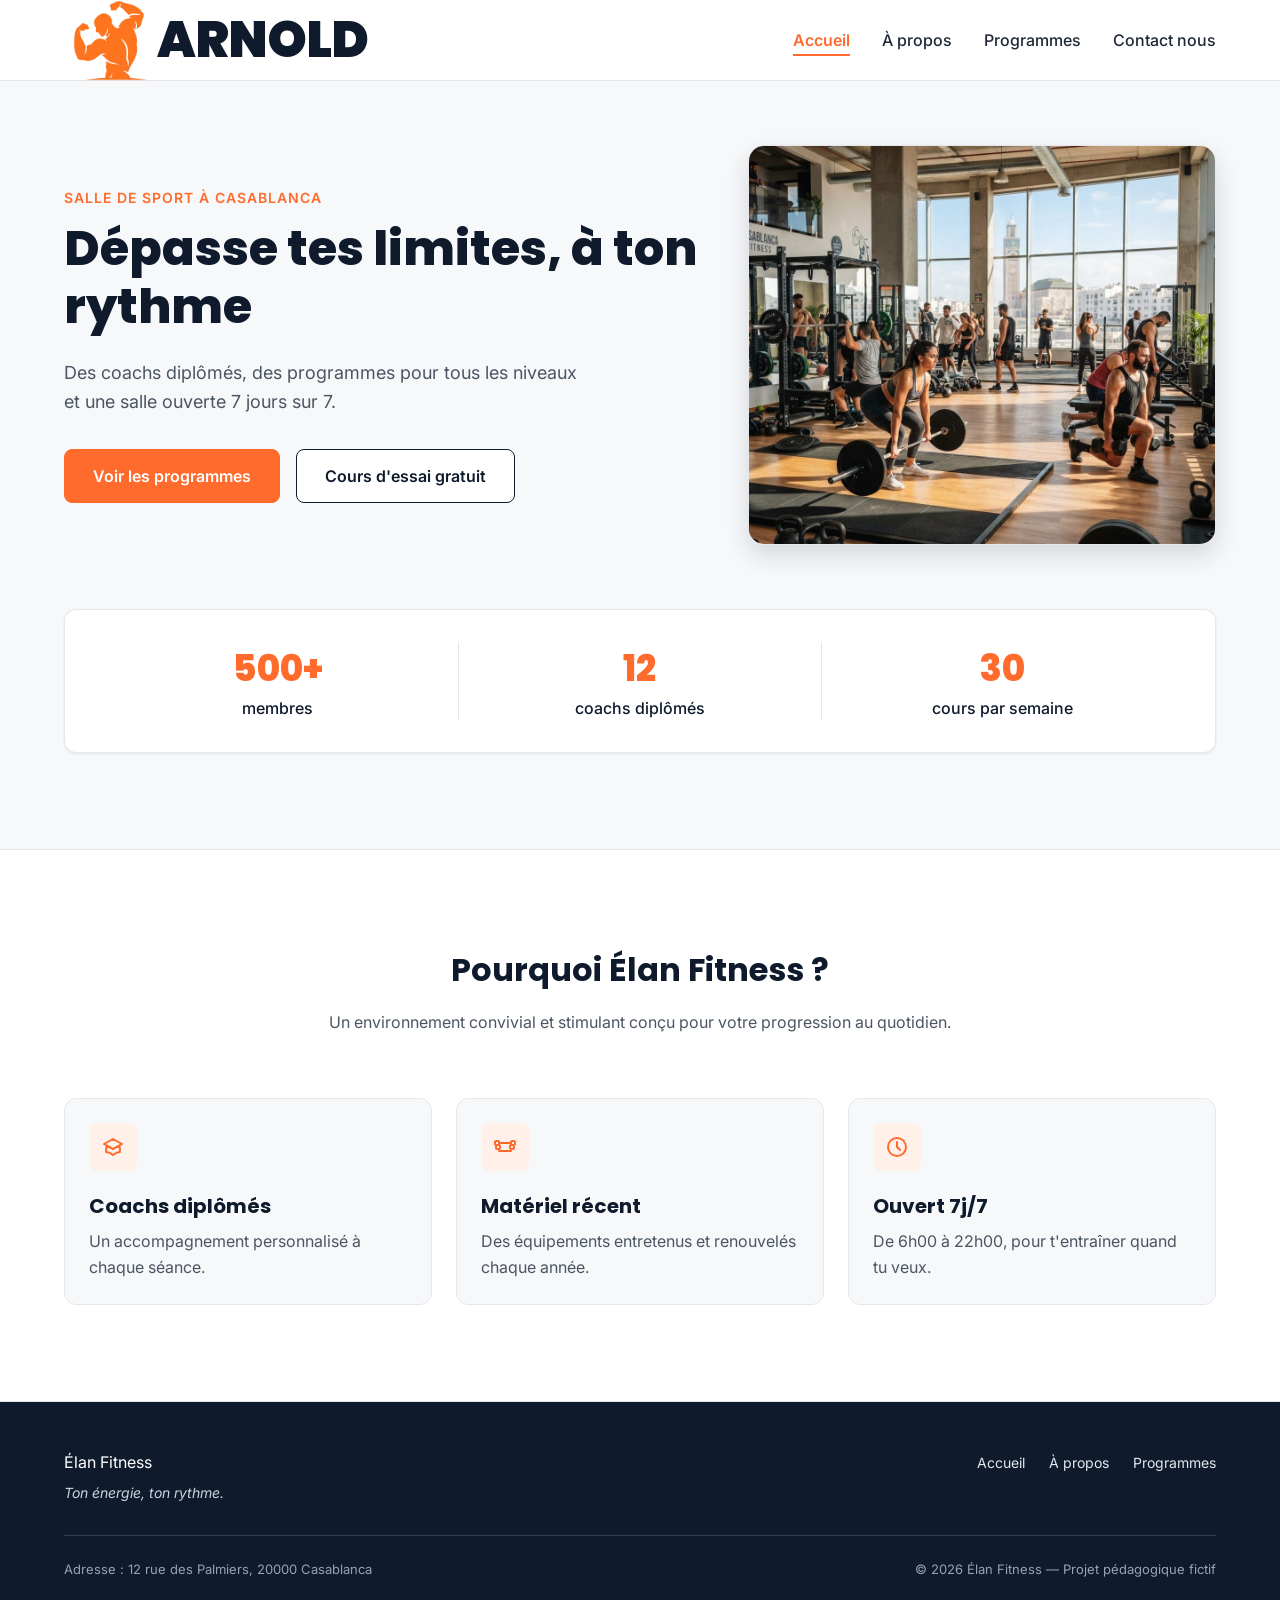
==== index.html @ f75945d5 "Breif" ====
<!DOCTYPE html>
<html lang="fr">
<head>
  <meta charset="UTF-8">
  <meta name="viewport" content="width=device-width, initial-scale=1">
  <meta name="description" content="Élan Fitness, salle de sport à Casablanca : musculation, yoga, cardio et boxe fitness avec des coachs diplômés. Réservez votre cours d'essai gratuit.">
  <title>Élan Fitness | Salle de sport à Casablanca</title>

  <link rel="preconnect" href="https://fonts.googleapis.com">
  <link rel="preconnect" href="https://fonts.gstatic.com" crossorigin>
  <link href="https://fonts.googleapis.com/css2?family=Inter:wght@400;500;600&family=Poppins:wght@600;700;800&display=swap" rel="stylesheet">

  <link rel="stylesheet" href="style.css">
</head>

<body>

  <header class="en-tete">
    <div class="conteneur en-tete-contenu">
            <a href="/index.html" class="logoName"><img src="/img/logo.png" class="logo" alt="Logo">ARNOLD</a>
      <nav aria-label="Navigation principale">
        <ul class="menu">
          <li><a href="#accueil" class="lien-actif">Accueil</a></li>
          <li><a href="/Apropos.html">À propos</a></li>
          <li><a href="/programmes.html">Programmes</a></li>
          <li><a href="/contact.html">Contact nous</a></li>
        </ul>
      </nav>
    </div>
  </header>

  <main>

    <section id="accueil" class="hero">
      <div class="conteneur">

        <div class="hero-contenu">
          <div class="hero-texte">
            <p class="sur-titre">Salle de sport à Casablanca</p>
            <h1>Dépasse tes limites, à ton rythme</h1>
            <p class="hero-description">
              Des coachs diplômés, des programmes pour tous les niveaux et une salle ouverte 7 jours sur 7.
            </p>
            <div class="boutons">
              <a href="#programmes" class="bouton bouton-principal">Voir les programmes</a>
              <a href="#contact" class="bouton bouton-secondaire">Cours d'essai gratuit</a>
            </div>
          </div>

          <img class="hero-image" src="img/hero.jpg" alt="Des personnes s'entraînent dans une salle de sport lumineuse à Casablanca">
        </div>

        <div class="chiffres">
          <div class="chiffre">
            <p class="chiffre-nombre">500+</p>
            <p>membres</p>
          </div>
          <div class="chiffre">
            <p class="chiffre-nombre">12</p>
            <p>coachs diplômés</p>
          </div>
          <div class="chiffre">
            <p class="chiffre-nombre">30</p>
            <p>cours par semaine</p>
          </div>
        </div>

      </div>
    </section>

    <section class="section section-blanche">
      <div class="conteneur">

        <div class="section-titre">
          <h2>Pourquoi Élan Fitness ?</h2>
          <p>Un environnement convivial et stimulant conçu pour votre progression au quotidien.</p>
        </div>

        <div class="cartes">
          <article class="carte carte-avantage">
            <div class="icone"><img src="img/icone-coach.svg" alt=""></div>
            <h3>Coachs diplômés</h3>
            <p>Un accompagnement personnalisé à chaque séance.</p>
          </article>

          <article class="carte carte-avantage">
            <div class="icone"><img src="img/icone-materiel.svg" alt=""></div>
            <h3>Matériel récent</h3>
            <p>Des équipements entretenus et renouvelés chaque année.</p>
          </article>

          <article class="carte carte-avantage">
            <div class="icone"><img src="img/icone-horloge.svg" alt=""></div>
            <h3>Ouvert 7j/7</h3>
            <p>De 6h00 à 22h00, pour t'entraîner quand tu veux.</p>
          </article>
        </div>

      </div>
    </section>

 

 
  </main>

  <footer class="pied-de-page">
    <div class="conteneur">

      <div class="pied-haut">
        <div>
          <p class="logo logo-clair">Élan Fitness</p>
          <p class="slogan">Ton énergie, ton rythme.</p>
        </div>

        <nav aria-label="Navigation du pied de page">
          <ul class="menu menu-pied">
            <li><a href="#accueil">Accueil</a></li>
            <li><a href="#a-propos">À propos</a></li>
            <li><a href="#programmes">Programmes</a></li>
          </ul>
        </nav>
      </div>

      <div class="pied-bas">
        <p>Adresse : 12 rue des Palmiers, 20000 Casablanca</p>
        <p>&copy; 2026 Élan Fitness — Projet pédagogique fictif</p>
      </div>

    </div>
  </footer>

</body>
</html>
---- style.css ----
* {
  box-sizing: border-box;
  margin: 0;
  padding: 0;
}

html {
  scroll-behavior: smooth;
}

body {
  font-family: 'Inter', Arial, sans-serif;
  font-size: 16px;
  line-height: 1.5;
  color: #1F2937;
  background-color: #F7F8FA;
}

.logo{
  width: 93px;
  height: auto;

}

.logoName{
  display: flex;
  align-items: center;
  font-family: 'Poppins', Arial, sans-serif;
  font-size: 50px;
  font-weight: 900;
  color: #0F1B2D;
}

h1, h2, h3, h4 {
  font-family: 'Poppins', Arial, sans-serif;
  color: #0F1B2D;
}

a {
  color: inherit;
  text-decoration: none;
}

.form{
  display: flex;
  margin: 100px;
  padding: 60px;
  background-color: #cdcdcd5f;
  border: 1px solid #8490a1 ;
  border-radius: 20px;
}
.titleForm{
  display: flex;
  align-items: center;
  justify-content: center;
  padding-top: 40px;
}
.label{
  width: 50%;
  display: flex;
  flex-direction: column;
  align-items: end;
  font-weight: 800;
}
.input{
  width: 50%;
  display: flex;
  flex-direction: column;
}
input{
  border: 1px;
  border: #394556;
  border-radius: 10px;
  margin-bottom: 44px;
  margin-left: 10px;
  height: 30px;
  width: 500px;
  /* background-color: #e89d6f; */
}
input:focus{
  border: none;
}
label{
  padding-bottom: 50px;
}
.comment{
  border: 1px;
  border: #394556;
  border-radius: 10px;
  margin-left: 10px;
}
.mainContact{
  display: flex;
  flex-direction: column;
  width: 100%;
  height: fit-content;
}

ul {
  list-style: none;
}

img {
  display: block;
  max-width: 100%;
}

a:focus-visible,
button:focus-visible {
  outline: 3px solid #FF6B2C;
  outline-offset: 2px;
}

.conteneur {
  width: 100%;
  max-width: 1200px;
  margin: 0 auto;
  padding: 0 24px;
}

.section {
  padding: 96px 0;
}

.section-blanche {
  background-color: #FFFFFF;
  border-top: 1px solid #E5E7EB;
  border-bottom: 1px solid #E5E7EB;
}

.section-titre {
  max-width: 640px;
  margin: 0 auto 64px;
  text-align: center;
}

.section-titre h2 {
  font-size: 32px;
  margin-bottom: 16px;
}

.section-titre h3 {
  font-size: 26px;
  margin-bottom: 12px;
}

.section-titre p {
  color: #4B5563;
}

.sur-titre {
  font-size: 14px;
  font-weight: 600;
  color: #FF6B2C;
  text-transform: uppercase;
  letter-spacing: 1px;
  margin-bottom: 12px;
}

.bouton {
  display: inline-block;
  padding: 14px 28px;
  border-radius: 8px;
  font-size: 16px;
  font-weight: 600;
  text-align: center;
  cursor: pointer;
}

.bouton-principal {
  background-color: #FF6B2C;
  border: 1px solid #FF6B2C;
  color: #FFFFFF;
}

.bouton-principal:hover {
  background-color: #F05817;
}

.bouton-secondaire {
  background-color: #FFFFFF;
  border: 1px solid #0F1B2D;
  color: #0F1B2D;
}

.bouton-secondaire:hover {
  background-color: #F3F4F6;
}

.cartes {
  display: flex;
  gap: 24px;
}

.carte {
  flex: 1;
  background-color: #FFFFFF;
  border: 1px solid #E5E7EB;
  border-radius: 12px;
  box-shadow: 0 1px 3px rgba(15, 27, 45, 0.08);
}

.icone {
  width: 48px;
  height: 48px;
  background-color: #FFF0EA;
  border-radius: 8px;
  display: flex;
  align-items: center;
  justify-content: center;
}

.icone img {
  width: 24px;
  height: 24px;
}

.icone-petite {
  width: 32px;
  height: 32px;
  border-radius: 50%;
}

.icone-petite img {
  width: 16px;
  height: 16px;
}

.en-tete {
  position: sticky;
  top: 0;
  z-index: 10;
  background-color: #FFFFFF;
  border-bottom: 1px solid #E5E7EB;
}

.en-tete-contenu {
  height: 80px;
  display: flex;
  align-items: center;
  justify-content: space-between;
}

/* .logo {
  display: flex;
  align-items: center;
  font-family: 'Poppins', Arial, sans-serif;
  font-size: 24px;
  font-weight: 700;
  color: #0F1B2D;
} */

.logo::after {
  content: "";
  width: 10px;
  height: 10px;
  margin-left: 8px;
  background-color: #FF6B2C;
  border-radius: 50%;
}

.menu {
  display: flex;
  gap: 32px;
}

.menu a {
  font-weight: 500;
  padding-bottom: 4px;
  border-bottom: 2px solid transparent;
}

.menu a:hover {
  color: #FF6B2C;
}

.menu .lien-actif {
  color: #FF6B2C;
  font-weight: 600;
  border-bottom-color: #FF6B2C;
}

.hero {
  padding: 64px 0 96px;
}

.hero-contenu {
  display: flex;
  align-items: center;
  gap: 32px;
}

.hero-texte {
  flex: 7;
}

.hero-texte h1 {
  font-size: 48px;
  font-weight: 800;
  line-height: 1.2;
  margin-bottom: 24px;
}

.hero-description {
  max-width: 520px;
  font-size: 18px;
  line-height: 1.6;
  color: #4B5563;
  margin-bottom: 32px;
}

.boutons {
  display: flex;
  flex-wrap: wrap;
  gap: 16px;
}

.hero-image {
  flex: 5;
  min-width: 0;
  height: 400px;
  object-fit: cover;
  border-radius: 16px;
  border: 1px solid #E5E7EB;
  box-shadow: 0 10px 25px rgba(15, 27, 45, 0.15);
}

.chiffres {
  display: flex;
  margin-top: 64px;
  padding: 32px;
  background-color: #FFFFFF;
  border: 1px solid #E5E7EB;
  border-radius: 12px;
  box-shadow: 0 1px 3px rgba(15, 27, 45, 0.08);
}

.chiffre {
  flex: 1;
  text-align: center;
  font-weight: 500;
  color: #0F1B2D;
}

.chiffre + .chiffre {
  border-left: 1px solid #E5E7EB;
}

.chiffre-nombre {
  font-family: 'Poppins', Arial, sans-serif;
  font-size: 36px;
  font-weight: 800;
  color: #FF6B2C;
}

.carte-avantage {
  padding: 24px;
  background-color: #F7F8FA;
  box-shadow: none;
}

.carte-avantage .icone {
  margin-bottom: 20px;
}

.carte-avantage h3 {
  font-size: 20px;
  margin-bottom: 8px;
}

.carte-avantage p {
  color: #4B5563;
  line-height: 1.6;
}

.apropos-contenu {
  display: flex;
  align-items: center;
  gap: 64px;
}

.apropos-texte {
  flex: 7;
}

.apropos-texte h2 {
  font-size: 36px;
  line-height: 1.2;
  margin-bottom: 20px;
}

.apropos-texte p {
  color: #4B5563;
  line-height: 1.7;
  margin-bottom: 16px;
}

.valeurs {
  display: flex;
  gap: 16px;
  margin-top: 32px;
}

.valeur {
  flex: 1;
  display: flex;
  align-items: center;
  gap: 12px;
  padding: 12px 16px;
  background-color: #FFFFFF;
  border: 1px solid #E5E7EB;
  border-radius: 12px;
  font-family: 'Poppins', Arial, sans-serif;
  font-size: 14px;
  font-weight: 600;
  color: #0F1B2D;
}

.apropos-image {
  flex: 5;
  min-width: 0;
  height: 360px;
  object-fit: cover;
  border-radius: 16px;
  box-shadow: 0 10px 25px rgba(15, 27, 45, 0.15);
}

.carte-programme {
  display: flex;
  flex-direction: column;
  overflow: hidden;
}

.carte-programme > img {
  width: 100%;
  height: 200px;
  object-fit: cover;
}

.programme-corps {
  flex: 1;
  display: flex;
  flex-direction: column;
  padding: 20px;
}

.programme-corps h3 {
  font-size: 20px;
  margin-bottom: 8px;
}

.programme-corps p {
  font-size: 15px;
  color: #4B5563;
}

.etiquette {
  align-self: flex-start;
  padding: 4px 10px;
  margin-bottom: 12px;
  border-radius: 6px;
  font-size: 12px;
  font-weight: 600;
}

.etiquette-orange {
  background-color: #FFEDE5;
  color: #C2410C;
}

.etiquette-bleue {
  background-color: #DBEAFE;
  color: #1D4ED8;
}

.etiquette-verte {
  background-color: #D1FAE5;
  color: #047857;
}

.programme-corps .duree {
  display: flex;
  align-items: center;
  gap: 8px;
  margin-top: auto;
  padding-top: 16px;
  border-top: 1px solid #E5E7EB;
  font-size: 13px;
  font-weight: 600;
  color: #0F1B2D;
}

.programme-corps h3 + p {
  margin-bottom: 16px;
}

.duree img {
  width: 16px;
  height: 16px;
}

.formules {
  margin-top: 96px;
}

.formule {
  position: relative;
  display: flex;
  flex-direction: column;
  padding: 28px;
}

.formule h4 {
  font-size: 20px;
}

.prix {
  margin: 8px 0 16px;
  font-family: 'Poppins', Arial, sans-serif;
  font-size: 30px;
  font-weight: 800;
  color: #FF6B2C;
}

.prix span {
  font-family: 'Inter', Arial, sans-serif;
  font-size: 16px;
  font-weight: 500;
  color: #4B5563;
}

.prix-note {
  margin: -8px 0 16px;
  font-size: 13px;
  color: #4B5563;
}

.formule-liste {
  flex: 1;
  margin-bottom: 24px;
}

.formule-liste li {
  padding-left: 28px;
  margin-bottom: 12px;
  font-size: 15px;
  background-image: url('img/icone-check.svg');
  background-repeat: no-repeat;
  background-position: left center;
  background-size: 16px;
}

.formule .bouton {
  display: block;
}

.formule-populaire {
  border: 2px solid #FF6B2C;
  box-shadow: 0 10px 25px rgba(255, 107, 44, 0.2);
}

.badge-populaire {
  position: absolute;
  top: -14px;
  left: 50%;
  transform: translateX(-50%);
  padding: 4px 14px;
  background-color: #FF6B2C;
  border-radius: 999px;
  font-size: 12px;
  font-weight: 700;
  text-transform: uppercase;
  color: #FFFFFF;
}

.pied-de-page {
  padding: 48px 0 32px;
  background-color: #0F1B2D;
  color: #FFFFFF;
}

.pied-haut {
  display: flex;
  justify-content: space-between;
  align-items: flex-start;
  padding-bottom: 32px;
  border-bottom: 1px solid rgba(255, 255, 255, 0.15);
}

.logo-clair {
  color: #FFFFFF;
}

.slogan {
  margin-top: 8px;
  font-size: 14px;
  font-style: italic;
  color: #CBD5E1;
}

.menu-pied {
  gap: 24px;
}

.menu-pied a {
  font-size: 14px;
  font-weight: 400;
  color: #E2E8F0;
}

.pied-bas {
  display: flex;
  justify-content: space-between;
  margin-top: 24px;
  font-size: 13px;
  color: #94A3B8;
}
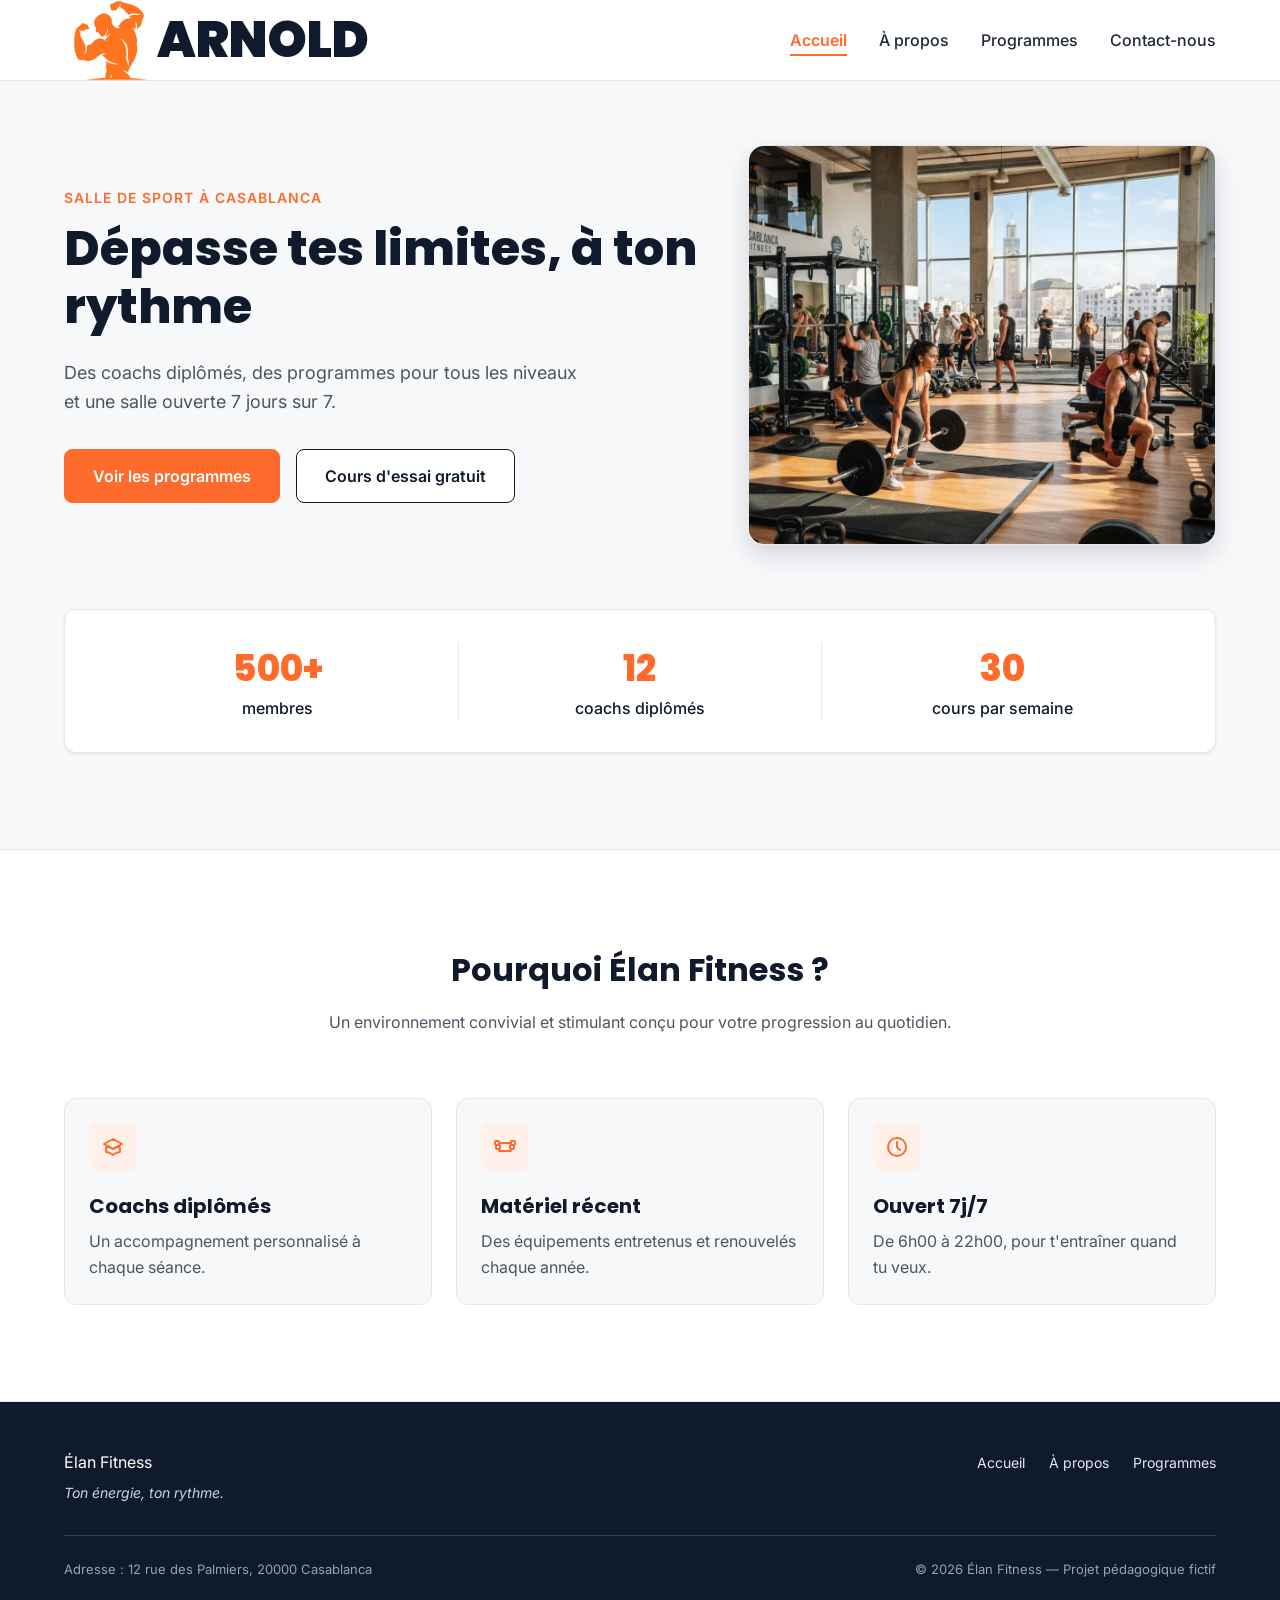
==== commit 3eb396d1: "creat 3 page for a propos and programmes and contact nous and make them responsive for small screen" ====
--- a/index.html
+++ b/index.html
@@ -5,7 +5,7 @@
   <meta name="viewport" content="width=device-width, initial-scale=1">
   <meta name="description" content="Élan Fitness, salle de sport à Casablanca : musculation, yoga, cardio et boxe fitness avec des coachs diplômés. Réservez votre cours d'essai gratuit.">
   <title>Élan Fitness | Salle de sport à Casablanca</title>
-
+    <link rel="icon" type="image/x-icon" href="/img/logo.png">   
   <link rel="preconnect" href="https://fonts.googleapis.com">
   <link rel="preconnect" href="https://fonts.gstatic.com" crossorigin>
   <link href="https://fonts.googleapis.com/css2?family=Inter:wght@400;500;600&family=Poppins:wght@600;700;800&display=swap" rel="stylesheet">
@@ -23,7 +23,7 @@
           <li><a href="#accueil" class="lien-actif">Accueil</a></li>
           <li><a href="/Apropos.html">À propos</a></li>
           <li><a href="/programmes.html">Programmes</a></li>
-          <li><a href="/contact.html">Contact nous</a></li>
+          <li><a href="/contact.html">Contact-nous</a></li>
         </ul>
       </nav>
     </div>
@@ -98,37 +98,34 @@
 
       </div>
     </section>
+      <footer class="pied-de-page">
+        <div class="conteneur">
 
- 
+          <div class="pied-haut">
+            <div>
+              <p class="logo logo-clair">Élan Fitness</p>
+              <p class="slogan">Ton énergie, ton rythme.</p>
+            </div>
 
- 
+            <nav aria-label="Navigation du pied de page">
+              <ul class="menu menu-pied">
+                <li><a href="#accueil">Accueil</a></li>
+                <li><a href="#a-propos">À propos</a></li>
+                <li><a href="#programmes">Programmes</a></li>
+              </ul>
+            </nav>
+          </div>
+
+          <div class="pied-bas">
+            <p>Adresse : 12 rue des Palmiers, 20000 Casablanca</p>
+            <p>&copy; 2026 Élan Fitness — Projet pédagogique fictif</p>
+          </div>
+
+        </div>
+      </footer>
   </main>
 
-  <footer class="pied-de-page">
-    <div class="conteneur">
 
-      <div class="pied-haut">
-        <div>
-          <p class="logo logo-clair">Élan Fitness</p>
-          <p class="slogan">Ton énergie, ton rythme.</p>
-        </div>
-
-        <nav aria-label="Navigation du pied de page">
-          <ul class="menu menu-pied">
-            <li><a href="#accueil">Accueil</a></li>
-            <li><a href="#a-propos">À propos</a></li>
-            <li><a href="#programmes">Programmes</a></li>
-          </ul>
-        </nav>
-      </div>
-
-      <div class="pied-bas">
-        <p>Adresse : 12 rue des Palmiers, 20000 Casablanca</p>
-        <p>&copy; 2026 Élan Fitness — Projet pédagogique fictif</p>
-      </div>
-
-    </div>
-  </footer>
 
 </body>
 </html>
--- a/style.css
+++ b/style.css
@@ -43,11 +43,9 @@
 
 .form{
   display: flex;
-  margin: 100px;
-  padding: 60px;
   background-color: #cdcdcd5f;
-  border: 1px solid #8490a1 ;
   border-radius: 20px;
+  margin: 40px;
 }
 .titleForm{
   display: flex;
@@ -62,22 +60,22 @@
   align-items: end;
   font-weight: 800;
 }
-.input{
+.inputDiv{
   width: 50%;
   display: flex;
   flex-direction: column;
-}
-input{
+  justify-content: center;
+  padding: 50px 10px 50px 190px;
+}
+.inputs{
   border: 1px;
-  border: #394556;
+  border: none;
   border-radius: 10px;
-  margin-bottom: 44px;
-  margin-left: 10px;
-  height: 30px;
-  width: 500px;
-  /* background-color: #e89d6f; */
-}
-input:focus{
+  padding: 10px;
+  margin-bottom: 30px;
+}
+input:focus {
+  outline: none;
   border: none;
 }
 label{
@@ -89,11 +87,39 @@
   border-radius: 10px;
   margin-left: 10px;
 }
+
+.btn{
+  height: 40px;
+  background-color: #ff9500;
+  color: white;
+  font-weight: 600;
+  font-size: 20px;
+  border: #545f6f;
+  border-radius: 10px;
+}
+.btn:hover {
+  background-color: #ffba59;
+}
 .mainContact{
   display: flex;
   flex-direction: column;
   width: 100%;
   height: fit-content;
+}
+.maping{
+  padding: 30px;
+}
+iframe{
+  width: 600px;
+  height: 450px;
+}
+.contact{
+  display: flex ;
+  justify-content: space-around;
+  padding: 20px 0px 0px 0px;
+}
+  span{
+  color: ff9500;
 }
 
 ul {
@@ -615,3 +641,70 @@
   font-size: 13px;
   color: #94A3B8;
 }
+
+
+@media (max-width:500px) {
+  body { 
+    background-color: lightblue; 
+    padding: 0;
+    margin: 0;
+    width: 100%;
+    height: 100vh;
+  }
+  .hero{
+    padding: 0px;
+  }
+  .hero-image{
+    height: 500px;
+  }
+  main{
+    width: 100%;
+    height: 100vh;
+    padding: 10px 0 10px 0;
+  }
+  .form{
+    margin: 0px;
+    width: 100%;
+    display: flex;
+    flex-direction: column;
+  }
+  .inputDiv{
+    width: 100%;
+    padding: 0px 30px;
+  }
+  iframe{
+    width: 100%;
+    height: 250px;
+  }
+  .titleForm{
+    width: 100%;
+    font-size: large;
+  }
+  .menu{
+    display: none;
+  }
+  .hero-contenu{
+    width: 100%;
+    height: fit-content;
+    display: flex;
+    flex-direction: column;
+  }
+  .boutons{
+    display: flex;
+    flex-direction: column  ;
+  }
+  .cartes{
+    display: flex;
+    flex-direction: column;
+  }
+  .pied-de-page{
+    display: flex;
+    flex-direction: column;
+    margin: 0;
+  }
+  /* footer{
+    padding: 0px;
+    margin: 0px;
+  } */
+
+}
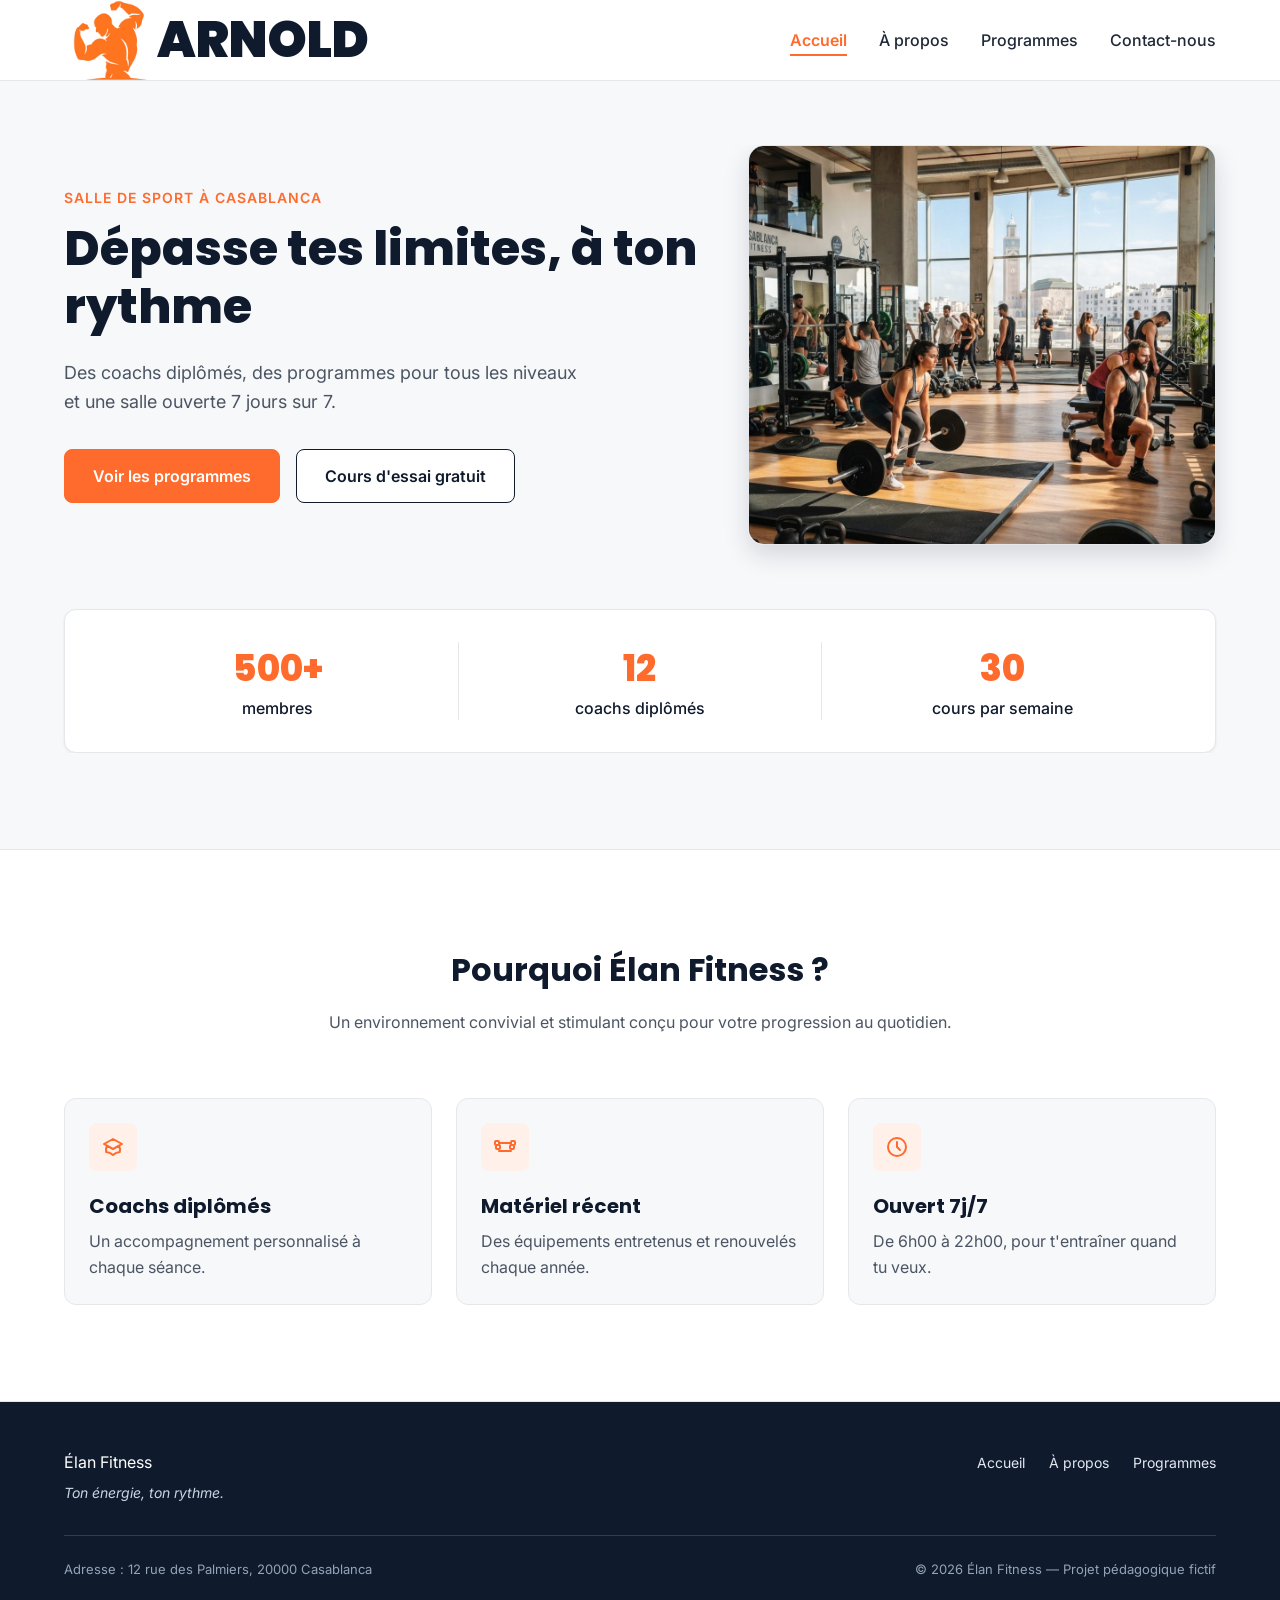
==== commit e655ee1d: "final" ====
--- a/index.html
+++ b/index.html
@@ -17,8 +17,10 @@
 
   <header class="en-tete">
     <div class="conteneur en-tete-contenu">
-            <a href="/index.html" class="logoName"><img src="/img/logo.png" class="logo" alt="Logo">ARNOLD</a>
-      <nav aria-label="Navigation principale">
+      <a href="/index.html" class="logoName"><img src="/img/logo.png" class="logo" alt="Logo">ARNOLD</a>
+        <input type="checkbox" id="menu-toggle" class="checkbox">
+      <label for="menu-toggle" class="menu-icon">&#9776;</label>
+      <nav aria-label="Navigation principale" class="nav-wrapper">
         <ul class="menu">
           <li><a href="#accueil" class="lien-actif">Accueil</a></li>
           <li><a href="/Apropos.html">À propos</a></li>
@@ -26,6 +28,7 @@
           <li><a href="/contact.html">Contact-nous</a></li>
         </ul>
       </nav>
+
     </div>
   </header>
 
--- a/style.css
+++ b/style.css
@@ -15,11 +15,13 @@
   color: #1F2937;
   background-color: #F7F8FA;
 }
+.menu-icon{
+  display: none;
+}
 
 .logo{
   width: 93px;
   height: auto;
-
 }
 
 .logoName{
@@ -86,6 +88,13 @@
   border: #394556;
   border-radius: 10px;
   margin-left: 10px;
+}
+.checkbox{
+  font-size: 50px;
+  display: none;
+}
+#menu-toggle{
+  display: none;
 }
 
 .btn{
@@ -107,11 +116,13 @@
   height: fit-content;
 }
 .maping{
+  width: 100%;
   padding: 30px;
 }
 iframe{
-  width: 600px;
+  width: 100%;
   height: 450px;
+  border-radius: 20px;
 }
 .contact{
   display: flex ;
@@ -142,6 +153,7 @@
   max-width: 1200px;
   margin: 0 auto;
   padding: 0 24px;
+  overflow: hidden;
 }
 
 .section {
@@ -276,14 +288,14 @@
   color: #0F1B2D;
 } */
 
-.logo::after {
+/* .logo::after {
   content: "";
   width: 10px;
   height: 10px;
   margin-left: 8px;
   background-color: #FF6B2C;
   border-radius: 50%;
-}
+} */
 
 .menu {
   display: flex;
@@ -643,14 +655,54 @@
 }
 
 
-@media (max-width:500px) {
+@media (max-width:600px) {
   body { 
-    background-color: lightblue; 
     padding: 0;
     margin: 0;
     width: 100%;
     height: 100vh;
   }
+.menu-icon{
+  display: block;
+  font-size: 40px;
+  margin: 0;
+  padding: 0 12px 0 12px;
+  cursor: pointer;
+}
+.checkbox{
+  display: block;
+}
+.menu-icon:hover{
+  background-color: #d6d8dc;
+}
+.menu{
+  display: flex;
+  flex-direction: column;
+
+}
+.nav-wrapper {
+    display: none;
+    flex-direction: column;
+    position: absolute;
+    top: 80px; /* نفس ارتفاع الهيدر */
+    right: 0;
+    width: 100%;
+    background-color: #ffefdf;
+    padding: 20px;
+    gap: 15px;
+    box-shadow: 0 4px 6px rgba(0,0,0,0.1);
+    z-index: 99;
+  }
+#menu-toggle:checked ~ .nav-wrapper  {
+    display: flex;
+  }
+  .logo{
+    width: 90px;
+    height: auto;
+  }
+  .logoName{
+    font-size: 30px;
+  }
   .hero{
     padding: 0px;
   }
@@ -663,14 +715,14 @@
     padding: 10px 0 10px 0;
   }
   .form{
-    margin: 0px;
+    margin: 30px 0px;
     width: 100%;
     display: flex;
     flex-direction: column;
   }
   .inputDiv{
     width: 100%;
-    padding: 0px 30px;
+    padding: 50px 30px;
   }
   iframe{
     width: 100%;
@@ -680,9 +732,9 @@
     width: 100%;
     font-size: large;
   }
-  .menu{
+  /* .menu{
     display: none;
-  }
+  } */
   .hero-contenu{
     width: 100%;
     height: fit-content;
@@ -707,4 +759,41 @@
     margin: 0px;
   } */
 
+}
+@media (max-width:900px) and (min-width:600px) {
+  .cartes{
+    display: grid;
+  grid-template-columns: 1fr 1fr;
+  }
+  .logo{
+    width: 70px;
+    height: auto;
+  }
+  .logoName{
+    font-size: 30px;
+  }
+    main{
+    width: 100%;
+    height: 100vh;
+    padding: 10px 0 10px 0;
+  }
+  .form{
+    margin: 30px 0px;
+    width: 100%;
+    display: flex;
+    flex-direction: column;
+  }
+  .inputDiv{
+    width: 100%;
+    padding: 50px 70px;
+  }
+  iframe{
+    width: 100%;
+    height: 250px;
+  }
+  .titleForm{
+    width: 100%;
+    font-size: large;
+  }
+
 }
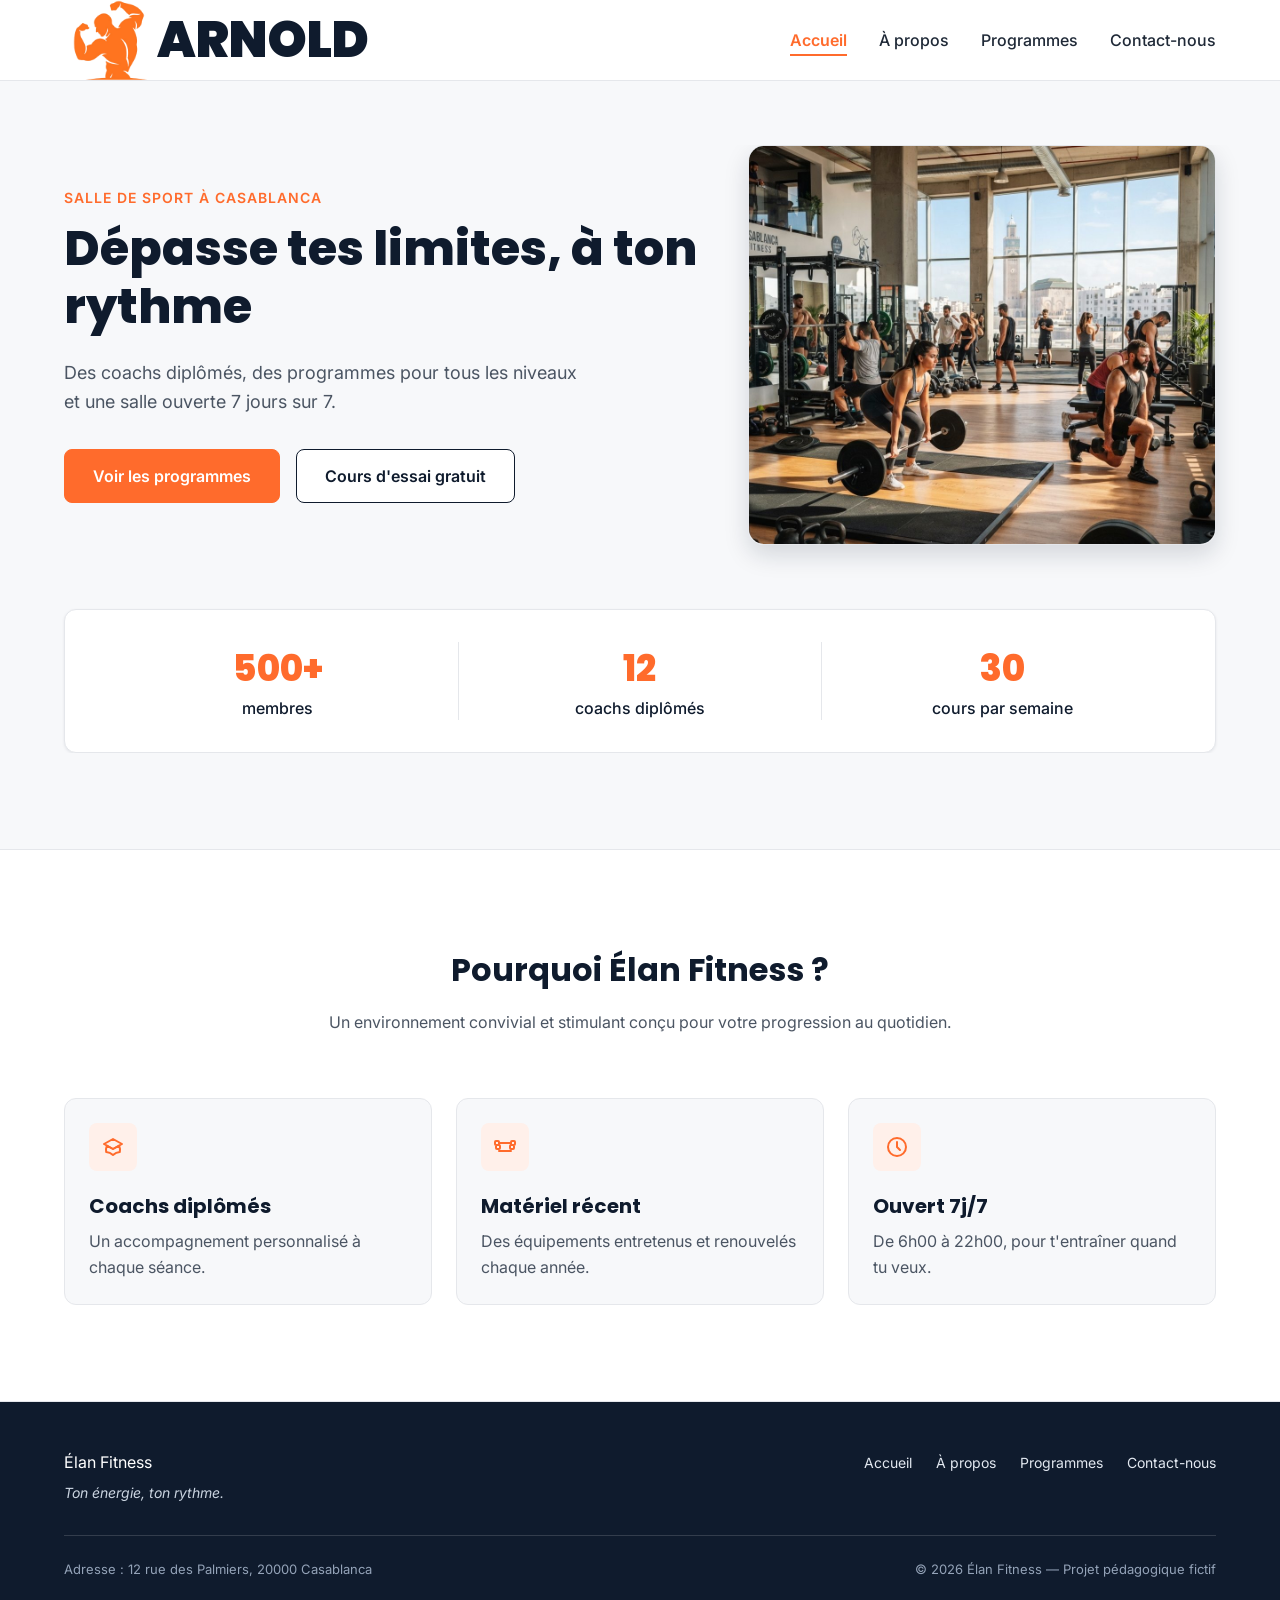
==== commit cc994cb6: "edit links" ====
--- a/index.html
+++ b/index.html
@@ -38,7 +38,7 @@
       <div class="conteneur">
 
         <div class="hero-contenu">
-          <div class="hero-texte">
+          <div class="hero-texte">  
             <p class="sur-titre">Salle de sport à Casablanca</p>
             <h1>Dépasse tes limites, à ton rythme</h1>
             <p class="hero-description">
@@ -50,12 +50,12 @@
             </div>
           </div>
 
-          <img class="hero-image" src="img/hero.jpg" alt="Des personnes s'entraînent dans une salle de sport lumineuse à Casablanca">
+          <img class="hero-image heroZoom" src="img/hero.jpg" alt="Des personnes s'entraînent dans une salle de sport lumineuse à Casablanca">
         </div>
 
         <div class="chiffres">
           <div class="chiffre">
-            <p class="chiffre-nombre">500+</p>
+            <p class="chiffre-nombre ">500+</p>
             <p>membres</p>
           </div>
           <div class="chiffre">
@@ -80,19 +80,19 @@
         </div>
 
         <div class="cartes">
-          <article class="carte carte-avantage">
-            <div class="icone"><img src="img/icone-coach.svg" alt=""></div>
+          <article class="carte carte-avantage zoom">
+            <div class="icone "><img src="img/icone-coach.svg" alt=""></div>
             <h3>Coachs diplômés</h3>
             <p>Un accompagnement personnalisé à chaque séance.</p>
           </article>
 
-          <article class="carte carte-avantage">
+          <article class="carte carte-avantage zoom">
             <div class="icone"><img src="img/icone-materiel.svg" alt=""></div>
             <h3>Matériel récent</h3>
             <p>Des équipements entretenus et renouvelés chaque année.</p>
           </article>
 
-          <article class="carte carte-avantage">
+          <article class="carte carte-avantage zoom">
             <div class="icone"><img src="img/icone-horloge.svg" alt=""></div>
             <h3>Ouvert 7j/7</h3>
             <p>De 6h00 à 22h00, pour t'entraîner quand tu veux.</p>
@@ -112,9 +112,10 @@
 
             <nav aria-label="Navigation du pied de page">
               <ul class="menu menu-pied">
-                <li><a href="#accueil">Accueil</a></li>
-                <li><a href="#a-propos">À propos</a></li>
-                <li><a href="#programmes">Programmes</a></li>
+                <li><a href="#">Accueil</a></li>
+                <li><a href="./Apropos.html">À propos</a></li>
+                <li><a href="./programmes.html">Programmes</a></li>
+                <li><a href="./contact.html">Contact-nous</a></li>
               </ul>
             </nav>
           </div>
--- a/style.css
+++ b/style.css
@@ -22,6 +22,15 @@
 .logo{
   width: 93px;
   height: auto;
+}
+.heroZoom:hover{
+  transform: scale(1.01);
+}
+.zoom{
+  transition: transform 0.3s ease-in-out;
+}
+.zoom:hover{
+  transform: scale(1.1);
 }
 
 .logoName{
@@ -361,6 +370,7 @@
   border-radius: 16px;
   border: 1px solid #E5E7EB;
   box-shadow: 0 10px 25px rgba(15, 27, 45, 0.15);
+  transition: transform 0.2s ease-in-out;
 }
 
 .chiffres {
@@ -754,10 +764,7 @@
     flex-direction: column;
     margin: 0;
   }
-  /* footer{
-    padding: 0px;
-    margin: 0px;
-  } */
+
 
 }
 @media (max-width:900px) and (min-width:600px) {
@@ -795,5 +802,8 @@
     width: 100%;
     font-size: large;
   }
+  .mainContact{
+    padding: 30px;
+  }
 
 }
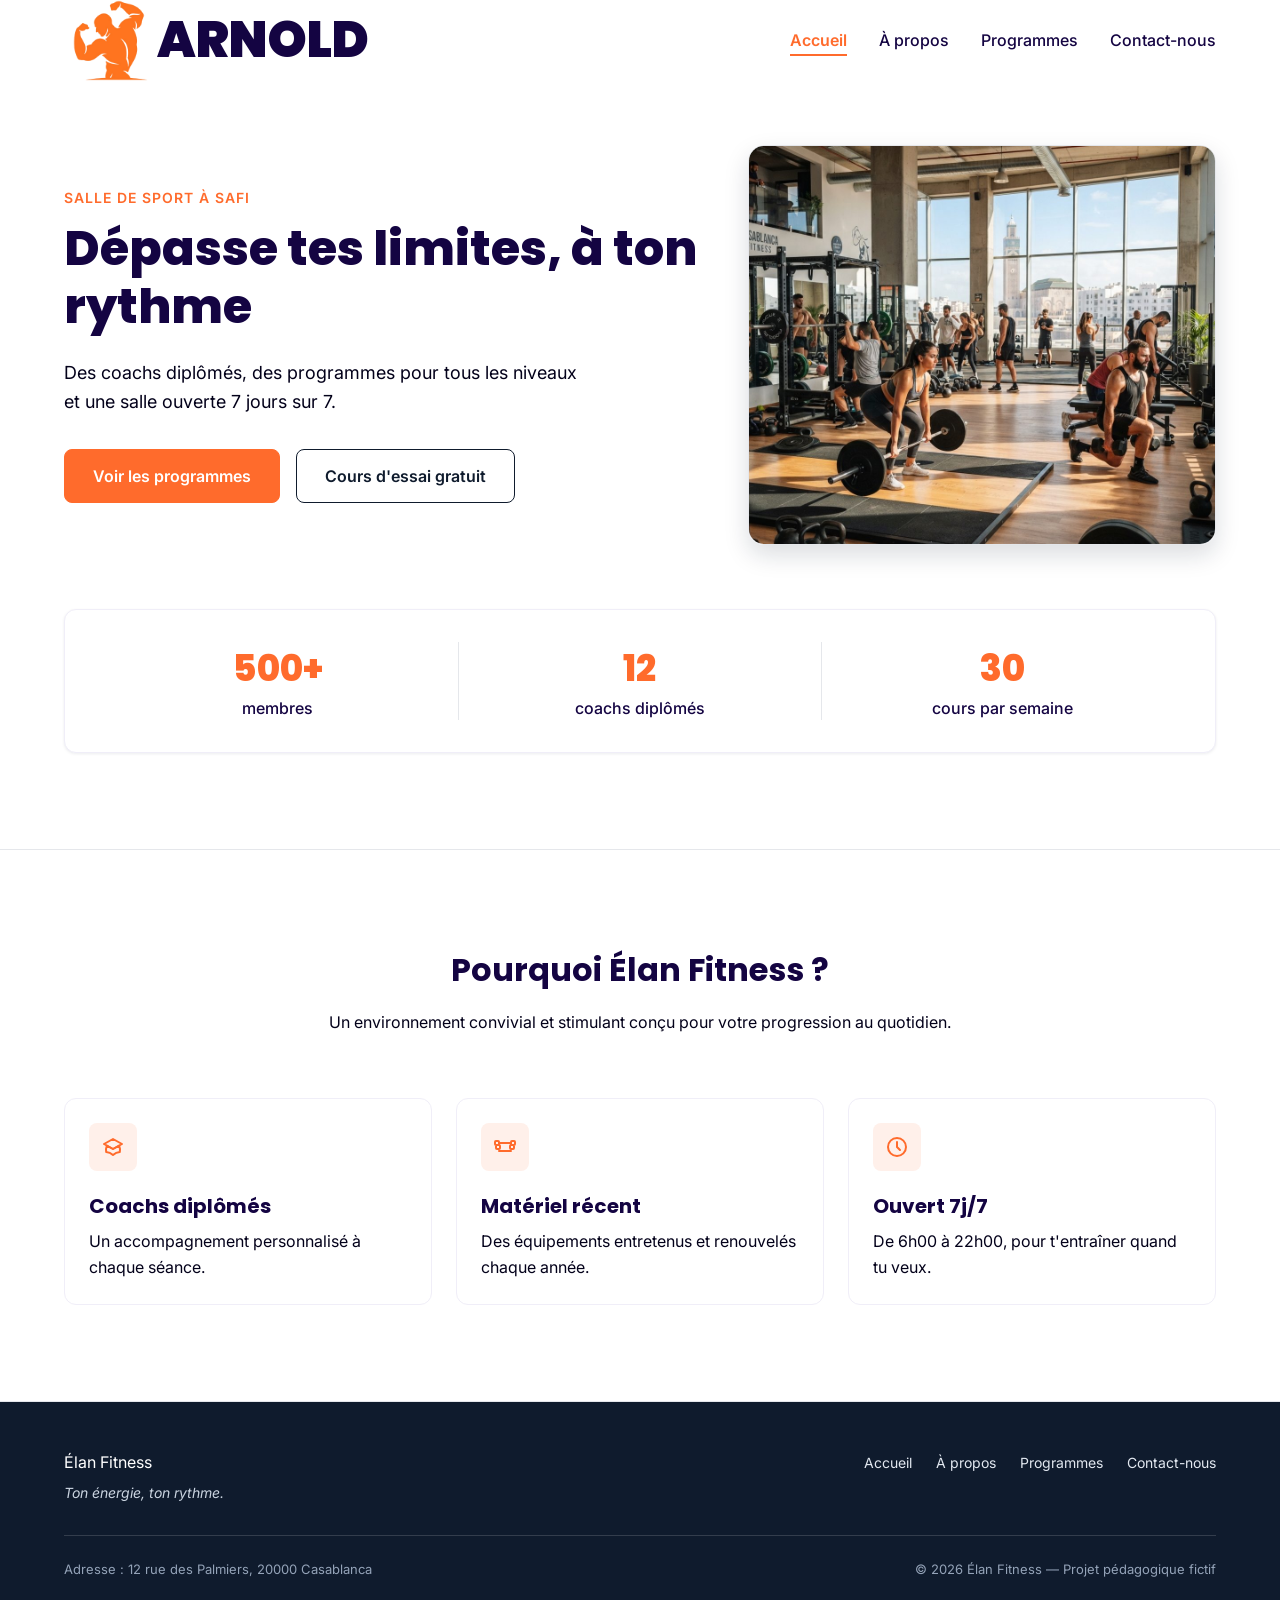
==== commit 48e260ad: "final edit dark mode" ====
--- a/index.html
+++ b/index.html
@@ -17,15 +17,15 @@
 
   <header class="en-tete">
     <div class="conteneur en-tete-contenu">
-      <a href="/index.html" class="logoName"><img src="/img/logo.png" class="logo" alt="Logo">ARNOLD</a>
+      <a href="index.html" class="logoName"><img src="img/logo.png" class="logo" alt="Logo">ARNOLD</a>
         <input type="checkbox" id="menu-toggle" class="checkbox">
       <label for="menu-toggle" class="menu-icon">&#9776;</label>
       <nav aria-label="Navigation principale" class="nav-wrapper">
         <ul class="menu">
-          <li><a href="#accueil" class="lien-actif">Accueil</a></li>
-          <li><a href="/Apropos.html">À propos</a></li>
-          <li><a href="/programmes.html">Programmes</a></li>
-          <li><a href="/contact.html">Contact-nous</a></li>
+          <li><a href="#" class="lien-actif">Accueil</a></li>
+          <li><a href="Apropos.html">À propos</a></li>
+          <li><a href="programmes.html">Programmes</a></li>
+          <li><a href="contact.html">Contact-nous</a></li>
         </ul>
       </nav>
 
@@ -39,8 +39,8 @@
 
         <div class="hero-contenu">
           <div class="hero-texte">  
-            <p class="sur-titre">Salle de sport à Casablanca</p>
-            <h1>Dépasse tes limites, à ton rythme</h1>
+            <p class="sur-titre">Salle de sport à Safi</p>
+            <h1 class="heroH">Dépasse tes limites, à ton rythme</h1>
             <p class="hero-description">
               Des coachs diplômés, des programmes pour tous les niveaux et une salle ouverte 7 jours sur 7.
             </p>
@@ -113,9 +113,9 @@
             <nav aria-label="Navigation du pied de page">
               <ul class="menu menu-pied">
                 <li><a href="#">Accueil</a></li>
-                <li><a href="./Apropos.html">À propos</a></li>
-                <li><a href="./programmes.html">Programmes</a></li>
-                <li><a href="./contact.html">Contact-nous</a></li>
+                <li><a href="Apropos.html">À propos</a></li>
+                <li><a href="programmes.html">Programmes</a></li>
+                <li><a href="contact.html">Contact-nous</a></li>
               </ul>
             </nav>
           </div>
--- a/style.css
+++ b/style.css
@@ -3,6 +3,15 @@
   margin: 0;
   padding: 0;
 }
+  :root{
+    --nav-bg: white;
+    --nav-text: rgb(20, 4, 66);
+    --p-text: rgb(3, 1, 26);
+    --bg-main: white;
+    --text-main: rgb(20, 4, 66);
+    --card-bg: #FFFFFF;
+    --card-border: rgb(240, 238, 248);
+}
 
 html {
   scroll-behavior: smooth;
@@ -12,8 +21,8 @@
   font-family: 'Inter', Arial, sans-serif;
   font-size: 16px;
   line-height: 1.5;
-  color: #1F2937;
-  background-color: #F7F8FA;
+  color: var(--text-main);
+  background-color: var(--bg-main);
 }
 .menu-icon{
   display: none;
@@ -39,7 +48,8 @@
   font-family: 'Poppins', Arial, sans-serif;
   font-size: 50px;
   font-weight: 900;
-  color: #0F1B2D;
+  /* color: #0F1B2D; */
+  color: var(--nav-text);
 }
 
 h1, h2, h3, h4 {
@@ -162,7 +172,6 @@
   max-width: 1200px;
   margin: 0 auto;
   padding: 0 24px;
-  overflow: hidden;
 }
 
 .section {
@@ -170,7 +179,7 @@
 }
 
 .section-blanche {
-  background-color: #FFFFFF;
+  background-color: var(--bg-main);
   border-top: 1px solid #E5E7EB;
   border-bottom: 1px solid #E5E7EB;
 }
@@ -184,15 +193,17 @@
 .section-titre h2 {
   font-size: 32px;
   margin-bottom: 16px;
+  color: var(--nav-text);
 }
 
 .section-titre h3 {
   font-size: 26px;
   margin-bottom: 12px;
+  color: var(--nav-text);
 }
 
 .section-titre p {
-  color: #4B5563;
+  color: var(--p-text);
 }
 
 .sur-titre {
@@ -202,6 +213,7 @@
   text-transform: uppercase;
   letter-spacing: 1px;
   margin-bottom: 12px;
+
 }
 
 .bouton {
@@ -241,8 +253,8 @@
 
 .carte {
   flex: 1;
-  background-color: #FFFFFF;
-  border: 1px solid #E5E7EB;
+  background-color: var(--card-bg);
+  border: 1px solid var(--card-border);
   border-radius: 12px;
   box-shadow: 0 1px 3px rgba(15, 27, 45, 0.08);
 }
@@ -277,8 +289,8 @@
   position: sticky;
   top: 0;
   z-index: 10;
-  background-color: #FFFFFF;
-  border-bottom: 1px solid #E5E7EB;
+  background-color: var(--nav-bg);
+  border-bottom: 1px solid var(--nav-bg);
 }
 
 .en-tete-contenu {
@@ -287,24 +299,6 @@
   align-items: center;
   justify-content: space-between;
 }
-
-/* .logo {
-  display: flex;
-  align-items: center;
-  font-family: 'Poppins', Arial, sans-serif;
-  font-size: 24px;
-  font-weight: 700;
-  color: #0F1B2D;
-} */
-
-/* .logo::after {
-  content: "";
-  width: 10px;
-  height: 10px;
-  margin-left: 8px;
-  background-color: #FF6B2C;
-  border-radius: 50%;
-} */
 
 .menu {
   display: flex;
@@ -315,12 +309,19 @@
   font-weight: 500;
   padding-bottom: 4px;
   border-bottom: 2px solid transparent;
+  color: var(--nav-text);
 }
 
 .menu a:hover {
   color: #FF6B2C;
 }
 
+.titleForm{
+  color: var(--nav-text);
+}
+span{
+  color: #FF6B2C;
+}
 .menu .lien-actif {
   color: #FF6B2C;
   font-weight: 600;
@@ -335,6 +336,7 @@
   display: flex;
   align-items: center;
   gap: 32px;
+  color: var(--nav-text);
 }
 
 .hero-texte {
@@ -346,13 +348,14 @@
   font-weight: 800;
   line-height: 1.2;
   margin-bottom: 24px;
+    color: var(--nav-text);
 }
 
 .hero-description {
   max-width: 520px;
   font-size: 18px;
   line-height: 1.6;
-  color: #4B5563;
+  color: var(--p-text);
   margin-bottom: 32px;
 }
 
@@ -377,8 +380,8 @@
   display: flex;
   margin-top: 64px;
   padding: 32px;
-  background-color: #FFFFFF;
-  border: 1px solid #E5E7EB;
+  background-color: var(--card-bg);
+  border: 1px solid var(--card-border);
   border-radius: 12px;
   box-shadow: 0 1px 3px rgba(15, 27, 45, 0.08);
 }
@@ -387,7 +390,7 @@
   flex: 1;
   text-align: center;
   font-weight: 500;
-  color: #0F1B2D;
+  color: var(--nav-text);
 }
 
 .chiffre + .chiffre {
@@ -403,7 +406,7 @@
 
 .carte-avantage {
   padding: 24px;
-  background-color: #F7F8FA;
+  background-color: var(--card-bg);
   box-shadow: none;
 }
 
@@ -414,11 +417,13 @@
 .carte-avantage h3 {
   font-size: 20px;
   margin-bottom: 8px;
+  color: var(--nav-text);
 }
 
 .carte-avantage p {
   color: #4B5563;
   line-height: 1.6;
+  color: var(--p-text);
 }
 
 .apropos-contenu {
@@ -435,10 +440,11 @@
   font-size: 36px;
   line-height: 1.2;
   margin-bottom: 20px;
-}
-
-.apropos-texte p {
-  color: #4B5563;
+  color: var(--nav-text);
+}
+
+.disc {
+  color: var(--p-text);
   line-height: 1.7;
   margin-bottom: 16px;
 }
@@ -455,13 +461,13 @@
   align-items: center;
   gap: 12px;
   padding: 12px 16px;
-  background-color: #FFFFFF;
-  border: 1px solid #E5E7EB;
+  background-color: var(--card-bg);
+  border: 1px solid var(--card-bg);
   border-radius: 12px;
   font-family: 'Poppins', Arial, sans-serif;
   font-size: 14px;
   font-weight: 600;
-  color: #0F1B2D;
+  color: var(--nav-text);
 }
 
 .apropos-image {
@@ -495,11 +501,12 @@
 .programme-corps h3 {
   font-size: 20px;
   margin-bottom: 8px;
+  color: var(--nav-text);
 }
 
 .programme-corps p {
   font-size: 15px;
-  color: #4B5563;
+  color: var(--p-text);
 }
 
 .etiquette {
@@ -535,7 +542,7 @@
   border-top: 1px solid #E5E7EB;
   font-size: 13px;
   font-weight: 600;
-  color: #0F1B2D;
+  color: var(--nav-text);
 }
 
 .programme-corps h3 + p {
@@ -560,6 +567,7 @@
 
 .formule h4 {
   font-size: 20px;
+  color: var(--nav-text);
 }
 
 .prix {
@@ -806,4 +814,16 @@
     padding: 30px;
   }
 
+}
+
+@media(prefers-color-scheme: dark){
+  :root{
+    --nav-bg: #031029;
+    --nav-text: white;
+    --p-text: rgb(151, 149, 149);
+    --bg-main: #031841;
+    --text-main: #949aa2;
+    --card-bg: #011c51;
+    --card-border: #00297a;
+}
 }
